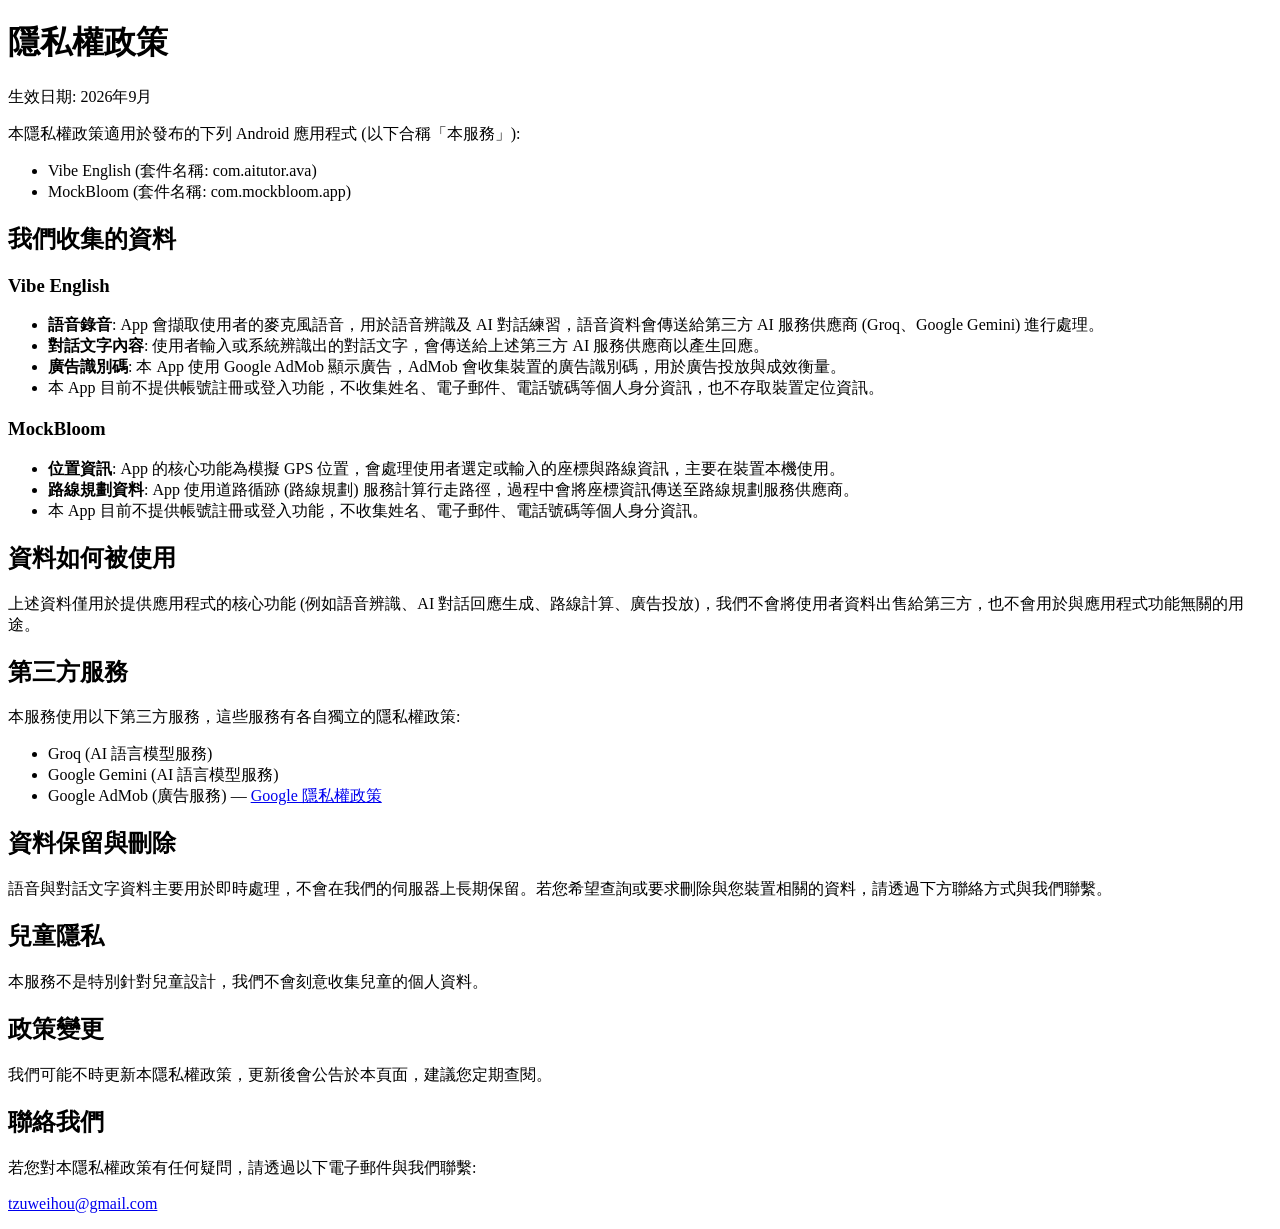
==== privacy.html @ 8792b0c5 "Rename privacy to privacy.html" ====
<!doctype html>
<html lang="zh-Hant">
<head>
  <meta charset="utf-8">
  <meta name="viewport" content="width=device-width, initial-scale=1">
  <title>隱私權政策</title>
</head>
<body>
  <h1>隱私權政策</h1>
  <p>生效日期: 2026年9月</p>
  <p>本隱私權政策適用於發布的下列 Android 應用程式 (以下合稱「本服務」):</p>
  <ul>
    <li>Vibe English (套件名稱: com.aitutor.ava)</li>
    <li>MockBloom (套件名稱: com.mockbloom.app)</li>
  </ul>

  <h2>我們收集的資料</h2>

  <h3>Vibe English</h3>
  <ul>
    <li><strong>語音錄音</strong>: App 會擷取使用者的麥克風語音，用於語音辨識及 AI 對話練習，語音資料會傳送給第三方 AI 服務供應商 (Groq、Google Gemini) 進行處理。</li>
    <li><strong>對話文字內容</strong>: 使用者輸入或系統辨識出的對話文字，會傳送給上述第三方 AI 服務供應商以產生回應。</li>
    <li><strong>廣告識別碼</strong>: 本 App 使用 Google AdMob 顯示廣告，AdMob 會收集裝置的廣告識別碼，用於廣告投放與成效衡量。</li>
    <li>本 App 目前不提供帳號註冊或登入功能，不收集姓名、電子郵件、電話號碼等個人身分資訊，也不存取裝置定位資訊。</li>
  </ul>

  <h3>MockBloom</h3>
  <ul>
    <li><strong>位置資訊</strong>: App 的核心功能為模擬 GPS 位置，會處理使用者選定或輸入的座標與路線資訊，主要在裝置本機使用。</li>
    <li><strong>路線規劃資料</strong>: App 使用道路循跡 (路線規劃) 服務計算行走路徑，過程中會將座標資訊傳送至路線規劃服務供應商。</li>
    <li>本 App 目前不提供帳號註冊或登入功能，不收集姓名、電子郵件、電話號碼等個人身分資訊。</li>
  </ul>

  <h2>資料如何被使用</h2>
  <p>上述資料僅用於提供應用程式的核心功能 (例如語音辨識、AI 對話回應生成、路線計算、廣告投放)，我們不會將使用者資料出售給第三方，也不會用於與應用程式功能無關的用途。</p>

  <h2>第三方服務</h2>
  <p>本服務使用以下第三方服務，這些服務有各自獨立的隱私權政策:</p>
  <ul>
    <li>Groq (AI 語言模型服務)</li>
    <li>Google Gemini (AI 語言模型服務)</li>
    <li>Google AdMob (廣告服務) — <a href="https://policies.google.com/privacy" target="_blank">Google 隱私權政策</a></li>
  </ul>

  <h2>資料保留與刪除</h2>
  <p>語音與對話文字資料主要用於即時處理，不會在我們的伺服器上長期保留。若您希望查詢或要求刪除與您裝置相關的資料，請透過下方聯絡方式與我們聯繫。</p>

  <h2>兒童隱私</h2>
  <p>本服務不是特別針對兒童設計，我們不會刻意收集兒童的個人資料。</p>

  <h2>政策變更</h2>
  <p>我們可能不時更新本隱私權政策，更新後會公告於本頁面，建議您定期查閱。</p>

  <h2>聯絡我們</h2>
  <p>若您對本隱私權政策有任何疑問，請透過以下電子郵件與我們聯繫:</p>
  <p><a href="mailto:tzuweihou@gmail.com">tzuweihou@gmail.com</a></p>
</body>
</html>
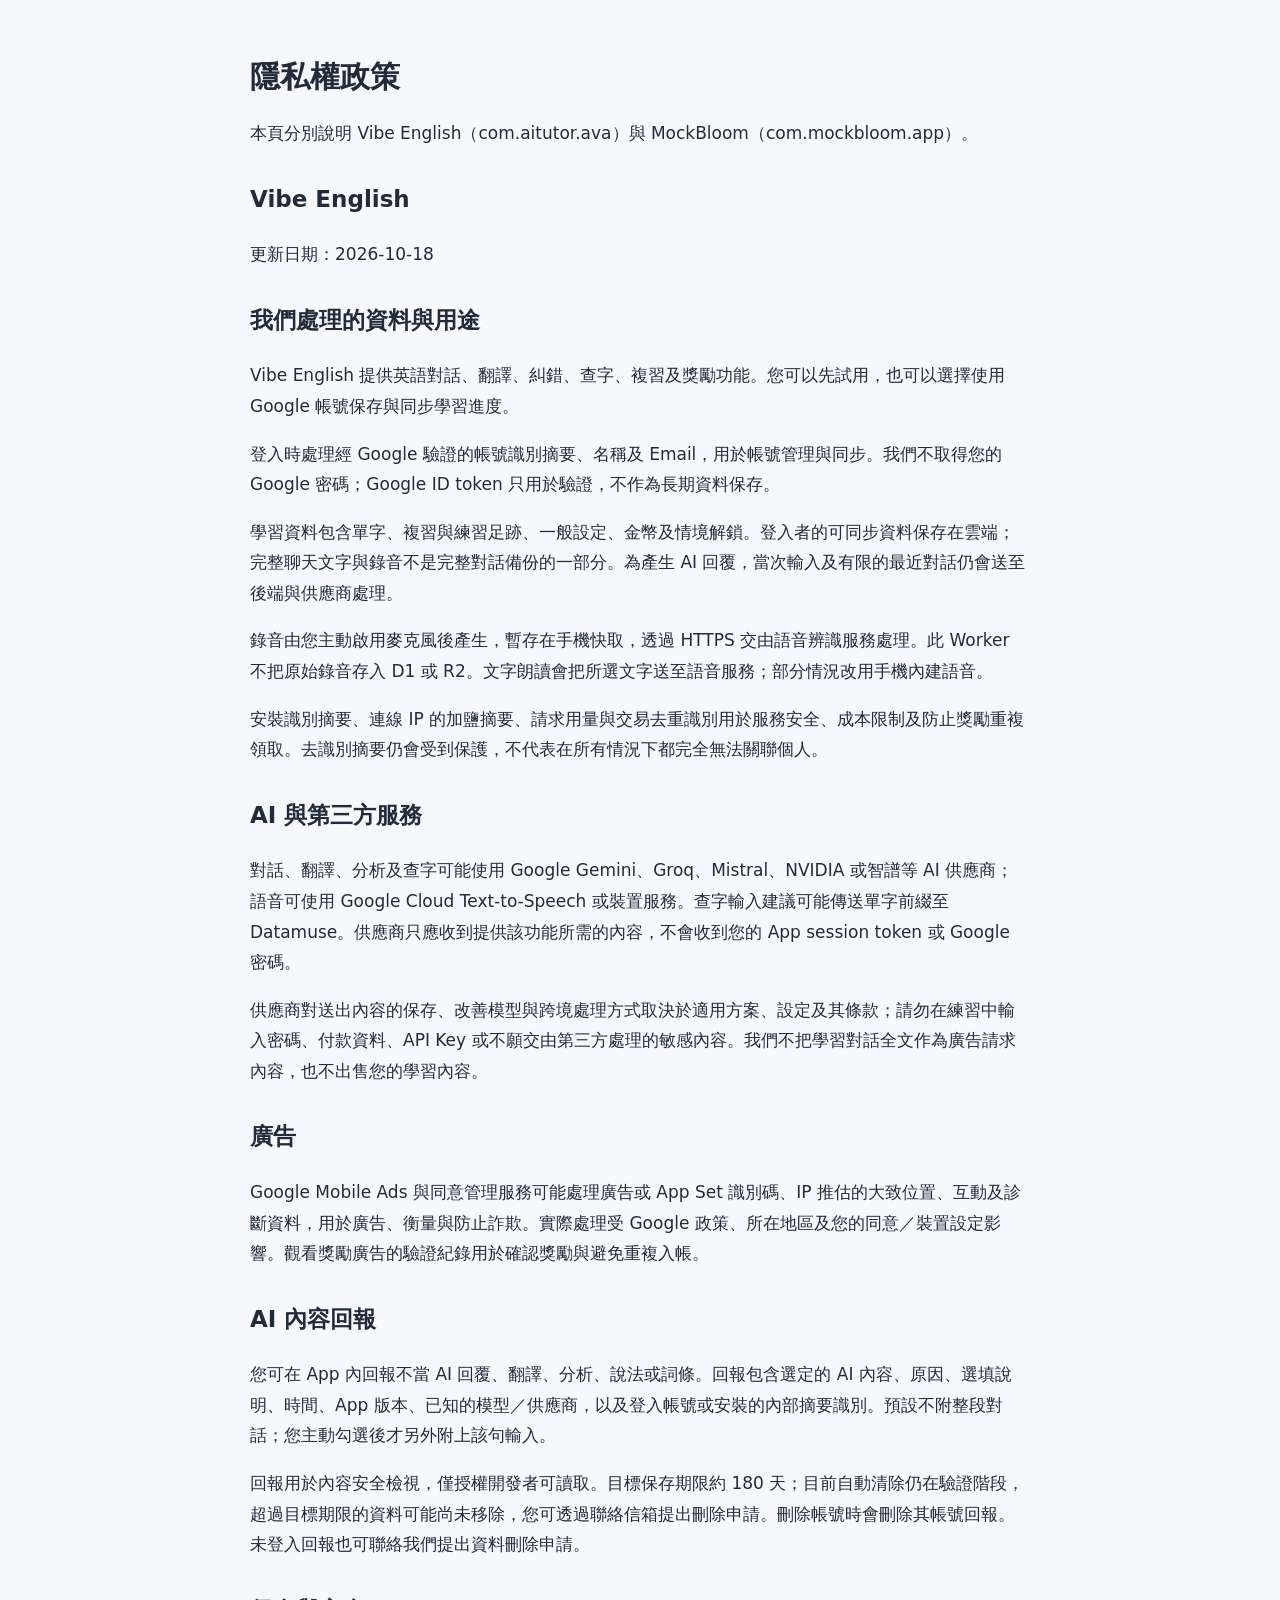
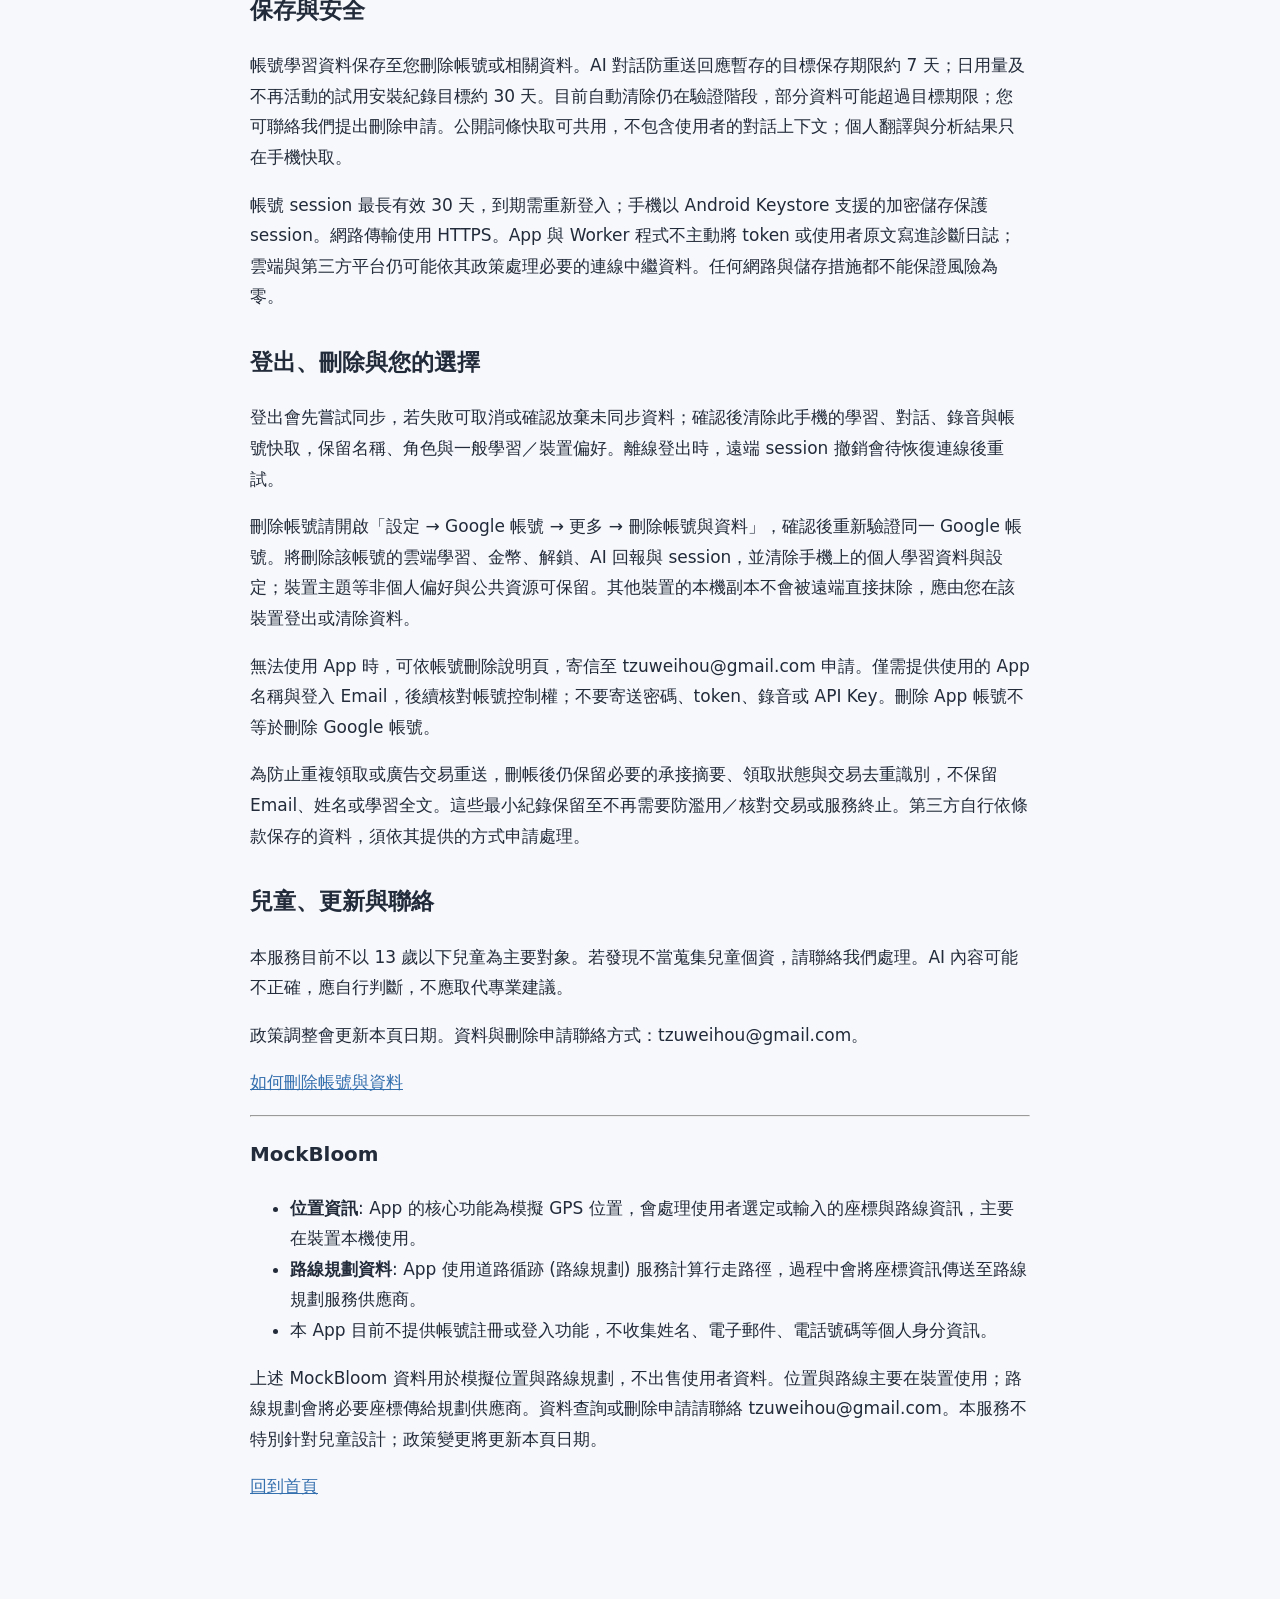
==== commit 519d553f: "更新Vibe English隱私與帳號刪除說明，補記已發布0.1.44日誌" ====
--- a/privacy.html
+++ b/privacy.html
@@ -1,58 +1,6 @@
-<!doctype html>
-<html lang="zh-Hant">
-<head>
-  <meta charset="utf-8">
-  <meta name="viewport" content="width=device-width, initial-scale=1">
-  <title>隱私權政策</title>
-</head>
-<body>
-  <h1>隱私權政策</h1>
-  <p>生效日期: 2026年9月</p>
-  <p>本隱私權政策適用於發布的下列 Android 應用程式 (以下合稱「本服務」):</p>
-  <ul>
-    <li>Vibe English (套件名稱: com.aitutor.ava)</li>
-    <li>MockBloom (套件名稱: com.mockbloom.app)</li>
-  </ul>
-
-  <h2>我們收集的資料</h2>
-
-  <h3>Vibe English</h3>
-  <ul>
-    <li><strong>語音錄音</strong>: App 會擷取使用者的麥克風語音，用於語音辨識及 AI 對話練習，語音資料會傳送給第三方 AI 服務供應商 (Groq、Google Gemini) 進行處理。</li>
-    <li><strong>對話文字內容</strong>: 使用者輸入或系統辨識出的對話文字，會傳送給上述第三方 AI 服務供應商以產生回應。</li>
-    <li><strong>廣告識別碼</strong>: 本 App 使用 Google AdMob 顯示廣告，AdMob 會收集裝置的廣告識別碼，用於廣告投放與成效衡量。</li>
-    <li>本 App 目前不提供帳號註冊或登入功能，不收集姓名、電子郵件、電話號碼等個人身分資訊，也不存取裝置定位資訊。</li>
-  </ul>
-
-  <h3>MockBloom</h3>
+<!doctype html><html lang="zh-Hant"><head><meta charset="utf-8"><meta name="viewport" content="width=device-width,initial-scale=1"><title>隱私權政策 | Vibe English 與 MockBloom</title><style>body{margin:0;background:#f7f8fb;color:#222b3a;font:17px/1.8 system-ui,sans-serif}main{max-width:780px;margin:auto;padding:36px 24px 80px}h1{font-size:30px;line-height:1.4}h2{font-size:23px;margin-top:30px}a{color:#346fae}</style></head><body><main><h1>隱私權政策</h1><p>本頁分別說明 Vibe English（com.aitutor.ava）與 MockBloom（com.mockbloom.app）。</p><h2>Vibe English</h2><p>更新日期：2026-10-18</p><h2>我們處理的資料與用途</h2><p>Vibe English 提供英語對話、翻譯、糾錯、查字、複習及獎勵功能。您可以先試用，也可以選擇使用 Google 帳號保存與同步學習進度。</p><p>登入時處理經 Google 驗證的帳號識別摘要、名稱及 Email，用於帳號管理與同步。我們不取得您的 Google 密碼；Google ID token 只用於驗證，不作為長期資料保存。</p><p>學習資料包含單字、複習與練習足跡、一般設定、金幣及情境解鎖。登入者的可同步資料保存在雲端；完整聊天文字與錄音不是完整對話備份的一部分。為產生 AI 回覆，當次輸入及有限的最近對話仍會送至後端與供應商處理。</p><p>錄音由您主動啟用麥克風後產生，暫存在手機快取，透過 HTTPS 交由語音辨識服務處理。此 Worker 不把原始錄音存入 D1 或 R2。文字朗讀會把所選文字送至語音服務；部分情況改用手機內建語音。</p><p>安裝識別摘要、連線 IP 的加鹽摘要、請求用量與交易去重識別用於服務安全、成本限制及防止獎勵重複領取。去識別摘要仍會受到保護，不代表在所有情況下都完全無法關聯個人。</p><h2>AI 與第三方服務</h2><p>對話、翻譯、分析及查字可能使用 Google Gemini、Groq、Mistral、NVIDIA 或智譜等 AI 供應商；語音可使用 Google Cloud Text-to-Speech 或裝置服務。查字輸入建議可能傳送單字前綴至 Datamuse。供應商只應收到提供該功能所需的內容，不會收到您的 App session token 或 Google 密碼。</p><p>供應商對送出內容的保存、改善模型與跨境處理方式取決於適用方案、設定及其條款；請勿在練習中輸入密碼、付款資料、API Key 或不願交由第三方處理的敏感內容。我們不把學習對話全文作為廣告請求內容，也不出售您的學習內容。</p><h2>廣告</h2><p>Google Mobile Ads 與同意管理服務可能處理廣告或 App Set 識別碼、IP 推估的大致位置、互動及診斷資料，用於廣告、衡量與防止詐欺。實際處理受 Google 政策、所在地區及您的同意／裝置設定影響。觀看獎勵廣告的驗證紀錄用於確認獎勵與避免重複入帳。</p><h2>AI 內容回報</h2><p>您可在 App 內回報不當 AI 回覆、翻譯、分析、說法或詞條。回報包含選定的 AI 內容、原因、選填說明、時間、App 版本、已知的模型／供應商，以及登入帳號或安裝的內部摘要識別。預設不附整段對話；您主動勾選後才另外附上該句輸入。</p><p>回報用於內容安全檢視，僅授權開發者可讀取。目標保存期限約 180 天；目前自動清除仍在驗證階段，超過目標期限的資料可能尚未移除，您可透過聯絡信箱提出刪除申請。刪除帳號時會刪除其帳號回報。未登入回報也可聯絡我們提出資料刪除申請。</p><h2>保存與安全</h2><p>帳號學習資料保存至您刪除帳號或相關資料。AI 對話防重送回應暫存的目標保存期限約 7 天；日用量及不再活動的試用安裝紀錄目標約 30 天。目前自動清除仍在驗證階段，部分資料可能超過目標期限；您可聯絡我們提出刪除申請。公開詞條快取可共用，不包含使用者的對話上下文；個人翻譯與分析結果只在手機快取。</p><p>帳號 session 最長有效 30 天，到期需重新登入；手機以 Android Keystore 支援的加密儲存保護 session。網路傳輸使用 HTTPS。App 與 Worker 程式不主動將 token 或使用者原文寫進診斷日誌；雲端與第三方平台仍可能依其政策處理必要的連線中繼資料。任何網路與儲存措施都不能保證風險為零。</p><h2>登出、刪除與您的選擇</h2><p>登出會先嘗試同步，若失敗可取消或確認放棄未同步資料；確認後清除此手機的學習、對話、錄音與帳號快取，保留名稱、角色與一般學習／裝置偏好。離線登出時，遠端 session 撤銷會待恢復連線後重試。</p><p>刪除帳號請開啟「設定 → Google 帳號 → 更多 → 刪除帳號與資料」，確認後重新驗證同一 Google 帳號。將刪除該帳號的雲端學習、金幣、解鎖、AI 回報與 session，並清除手機上的個人學習資料與設定；裝置主題等非個人偏好與公共資源可保留。其他裝置的本機副本不會被遠端直接抹除，應由您在該裝置登出或清除資料。</p><p>無法使用 App 時，可依帳號刪除說明頁，寄信至 tzuweihou@gmail.com 申請。僅需提供使用的 App 名稱與登入 Email，後續核對帳號控制權；不要寄送密碼、token、錄音或 API Key。刪除 App 帳號不等於刪除 Google 帳號。</p><p>為防止重複領取或廣告交易重送，刪帳後仍保留必要的承接摘要、領取狀態與交易去重識別，不保留 Email、姓名或學習全文。這些最小紀錄保留至不再需要防濫用／核對交易或服務終止。第三方自行依條款保存的資料，須依其提供的方式申請處理。</p><h2>兒童、更新與聯絡</h2><p>本服務目前不以 13 歲以下兒童為主要對象。若發現不當蒐集兒童個資，請聯絡我們處理。AI 內容可能不正確，應自行判斷，不應取代專業建議。</p><p>政策調整會更新本頁日期。資料與刪除申請聯絡方式：tzuweihou@gmail.com。</p><p><a href="./delete-account.html">如何刪除帳號與資料</a></p><hr><section aria-label="MockBloom 隱私權政策"><h3>MockBloom</h3>
   <ul>
     <li><strong>位置資訊</strong>: App 的核心功能為模擬 GPS 位置，會處理使用者選定或輸入的座標與路線資訊，主要在裝置本機使用。</li>
     <li><strong>路線規劃資料</strong>: App 使用道路循跡 (路線規劃) 服務計算行走路徑，過程中會將座標資訊傳送至路線規劃服務供應商。</li>
     <li>本 App 目前不提供帳號註冊或登入功能，不收集姓名、電子郵件、電話號碼等個人身分資訊。</li>
-  </ul>
-
-  <h2>資料如何被使用</h2>
-  <p>上述資料僅用於提供應用程式的核心功能 (例如語音辨識、AI 對話回應生成、路線計算、廣告投放)，我們不會將使用者資料出售給第三方，也不會用於與應用程式功能無關的用途。</p>
-
-  <h2>第三方服務</h2>
-  <p>本服務使用以下第三方服務，這些服務有各自獨立的隱私權政策:</p>
-  <ul>
-    <li>Groq (AI 語言模型服務)</li>
-    <li>Google Gemini (AI 語言模型服務)</li>
-    <li>Google AdMob (廣告服務) — <a href="https://policies.google.com/privacy" target="_blank">Google 隱私權政策</a></li>
-  </ul>
-
-  <h2>資料保留與刪除</h2>
-  <p>語音與對話文字資料主要用於即時處理，不會在我們的伺服器上長期保留。若您希望查詢或要求刪除與您裝置相關的資料，請透過下方聯絡方式與我們聯繫。</p>
-
-  <h2>兒童隱私</h2>
-  <p>本服務不是特別針對兒童設計，我們不會刻意收集兒童的個人資料。</p>
-
-  <h2>政策變更</h2>
-  <p>我們可能不時更新本隱私權政策，更新後會公告於本頁面，建議您定期查閱。</p>
-
-  <h2>聯絡我們</h2>
-  <p>若您對本隱私權政策有任何疑問，請透過以下電子郵件與我們聯繫:</p>
-  <p><a href="mailto:tzuweihou@gmail.com">tzuweihou@gmail.com</a></p>
-</body>
-</html>
+  </ul><p>上述 MockBloom 資料用於模擬位置與路線規劃，不出售使用者資料。位置與路線主要在裝置使用；路線規劃會將必要座標傳給規劃供應商。資料查詢或刪除申請請聯絡 tzuweihou@gmail.com。本服務不特別針對兒童設計；政策變更將更新本頁日期。</p></section><p><a href="./index.html">回到首頁</a></p></main></body></html>
